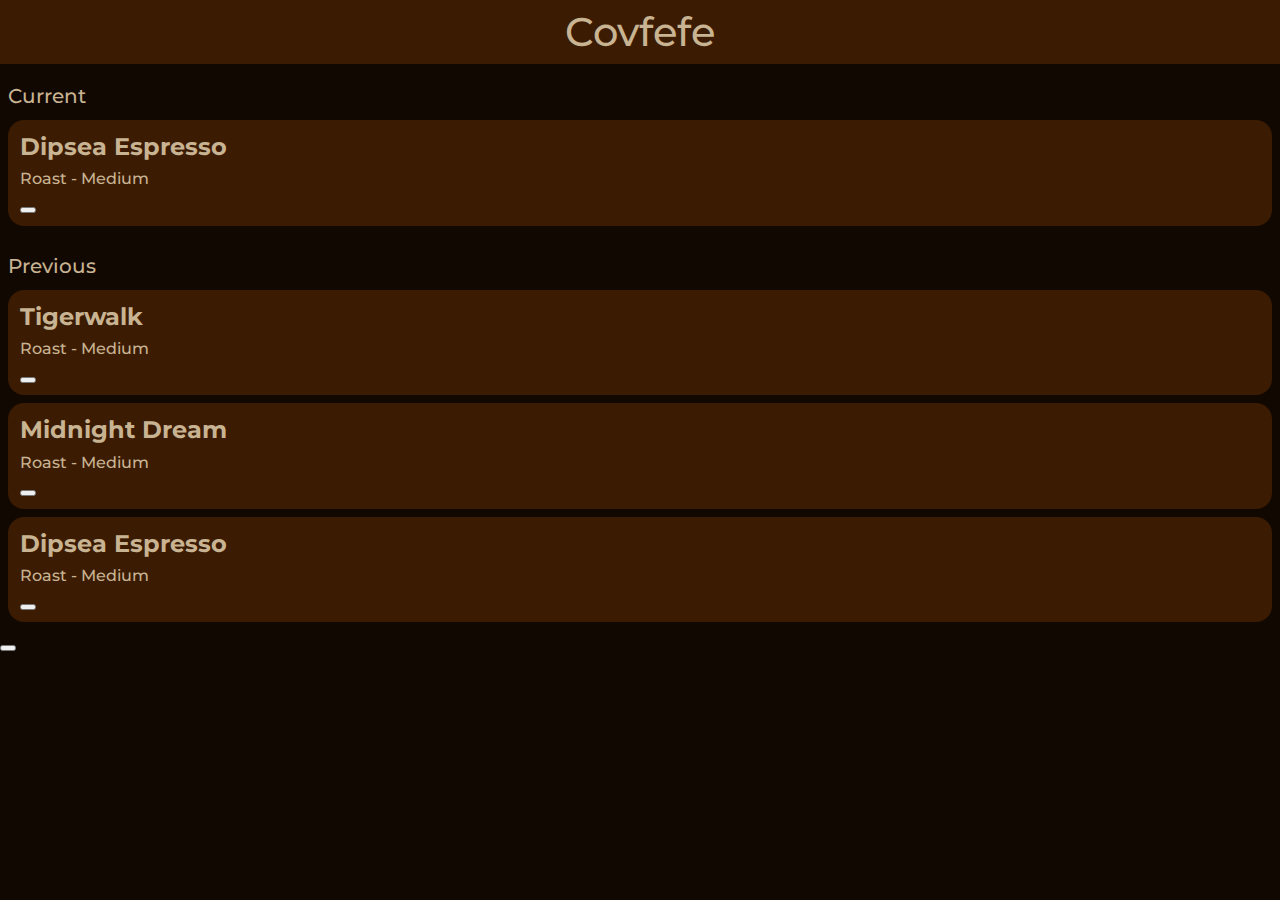
==== index.html @ 7f02fd1b "Replace divs with buttons" ====
<!DOCTYPE html>
<html lang='en'>

  <head>
    <!-- META CONTENT -->
    <meta charset="UTF-8">
    <meta name="viewport" content="width=device-width, initial-scale=1.0">
    <title>Covfefe</title>

    <!-- Google fonts -->
    <link href="https://fonts.googleapis.com/css?family=Montserrat:300,400,500,700&display=swap" rel="stylesheet">

    <!-- STYLING -->
    <link rel="stylesheet" href="css/main.css">
    
    <!-- SCRIPTING -->
  </head>

  <body>
    <div class="top-bar-container">
      <h1 class="top-bar-title">Covfefe</h1>
    </div>

    <div class="content-container">

      <div class="coffee-container">
        <h2 class="body-label">Current</h2>
        <div class="coffee-info-container">
          <h1 class="coffee-info-title">Dipsea Espresso</h1>
          <h3 class="coffee-info-roast">Roast - Medium</h3>
          <button class="coffee-prep-button"></button>
        </div>
      </div>

      <div class="coffee-container">

        <h2 class="body-label">Previous</h2>

        <div class="coffee-info-container">
          <h1 class="coffee-info-title">Tigerwalk</h1>
          <h3 class="coffee-info-roast">Roast - Medium</h3>
          <button class="coffee-prep-button"></button>
        </div>

        <div class="coffee-info-container">
          <h1 class="coffee-info-title">Midnight Dream</h1>
          <h3 class="coffee-info-roast">Roast - Medium</h3>
          <button class="coffee-prep-button"></button>
        </div>

        <div class="coffee-info-container">
          <h1 class="coffee-info-title">Dipsea Espresso</h1>
          <h3 class="coffee-info-roast">Roast - Medium</h3>
          <button class="coffee-prep-button"></button>
        </div>

      </div>
    </div>

    <button class="add-coffee-button"></button>
  </body>

</html>
---- css/main.css ----
/* main.css */

*,
*::before,
*::after {
  box-sizing: border-box;
}

:root {
  /* Colors */
  --clr-black: #120802;
  --clr-dark: #3B1C02;
  --clr-medium: #7a3f00;
  --clr-light: #bb6b00;
  --clr-white: #c8b392;

  /* Font Weights */
  --fw-light: 300;
  --fw-normal: 400;
  --fw-semi: 500;
  --fw-bold: 700;

  /* Font Sizes */
  --fs-h1: 2.5rem;
  --fs-h2: 1.5rem;
  --fs-h3: 1.25rem;
  --fs-body: 1rem;

  .sr-only:not(:focus):not(:active) {
    clip: rect(0 0 0 0);
    clip-path: inset(50%);
    height: 1px;
    overflow: hidden;
    position: absolute;
    white-space: nowrap;
    width: 1px;
  }

  body {
    margin: 0;
    padding: 0;
    font-family: 'Montserrat', sans-serif;
    line-height: 1.6;
    background-color: var(--clr-black);
    color: var(--clr-white);
    min-height: 100vh;
  }
}

h1, h2, h3, h4, h5, h6 {
  padding: 0;
  margin: 0;
}

.top-bar-container {
  display: flex;
  justify-content: center;
  background-color: var(--clr-dark);
}

.top-bar-title {
  font-size: var(--fs-h1);
  font-weight: var(--fw-semi);
}

.content-container {
  display: flex;
  flex-direction: column;
  padding: 0px 8px;
}

.body-label {
  margin-top: 16px;
  padding: 0px;
  font-size: var(--fs-h3);
  font-weight: var(--fw-semi);
}

.coffee-info-container {
  background-color: var(--clr-dark);
  margin: 8px auto;
  padding: 8px 12px;
  border-radius: 16px;
}

.coffee-info-title {
  font-size: var(--fs-h2);
  font-weight: var(--fw-bold);
}

.coffee-info-roast {
  font-size: var(--fs-body);
  font-weight: var(--fw-semi);
}
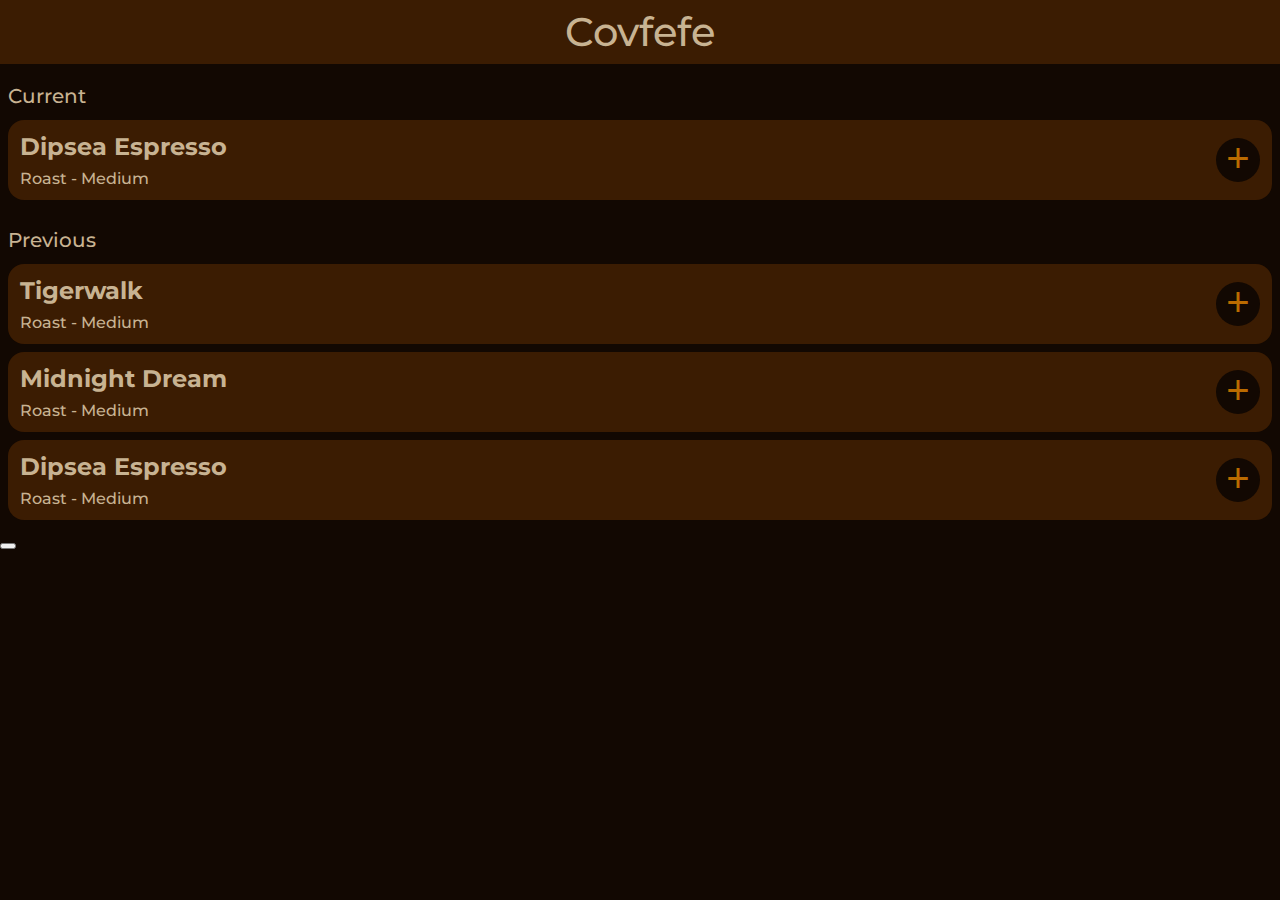
==== commit cd28d84c: "Add styling to add prep button" ====
--- a/index.html
+++ b/index.html
@@ -28,7 +28,7 @@
         <div class="coffee-info-container">
           <h1 class="coffee-info-title">Dipsea Espresso</h1>
           <h3 class="coffee-info-roast">Roast - Medium</h3>
-          <button class="coffee-prep-button"></button>
+          <button class="coffee-prep-button">+</button>
         </div>
       </div>
 
@@ -39,19 +39,19 @@
         <div class="coffee-info-container">
           <h1 class="coffee-info-title">Tigerwalk</h1>
           <h3 class="coffee-info-roast">Roast - Medium</h3>
-          <button class="coffee-prep-button"></button>
+          <button class="coffee-prep-button">+</button>
         </div>
 
         <div class="coffee-info-container">
           <h1 class="coffee-info-title">Midnight Dream</h1>
           <h3 class="coffee-info-roast">Roast - Medium</h3>
-          <button class="coffee-prep-button"></button>
+          <button class="coffee-prep-button">+</button>
         </div>
 
         <div class="coffee-info-container">
           <h1 class="coffee-info-title">Dipsea Espresso</h1>
           <h3 class="coffee-info-roast">Roast - Medium</h3>
-          <button class="coffee-prep-button"></button>
+          <button class="coffee-prep-button">+</button>
         </div>
 
       </div>
--- a/css/main.css
+++ b/css/main.css
@@ -81,14 +81,36 @@
   margin: 8px auto;
   padding: 8px 12px;
   border-radius: 16px;
+  display: grid;
+  grid-template-columns: auto auto;
+  grid-template-rows: auto auto;
 }
 
 .coffee-info-title {
   font-size: var(--fs-h2);
   font-weight: var(--fw-bold);
+  grid-column: 1 / 2;
 }
 
 .coffee-info-roast {
   font-size: var(--fs-body);
   font-weight: var(--fw-semi);
+  grid-column: 1 / 2;
 }
+
+.coffee-prep-button {
+  grid-column: 2 / 3;
+  grid-row: 1 / 3;
+  place-self: center end;
+  background-color: var(--clr-black);
+  color: var(--clr-light);
+  border: none;
+  height: 44px;
+  width: 44px;
+  border-radius: 50%;
+  font-size: var(--fs-h1);
+  display: flex;
+  justify-content: center;
+  align-content: center;
+  line-height: .95;
+}
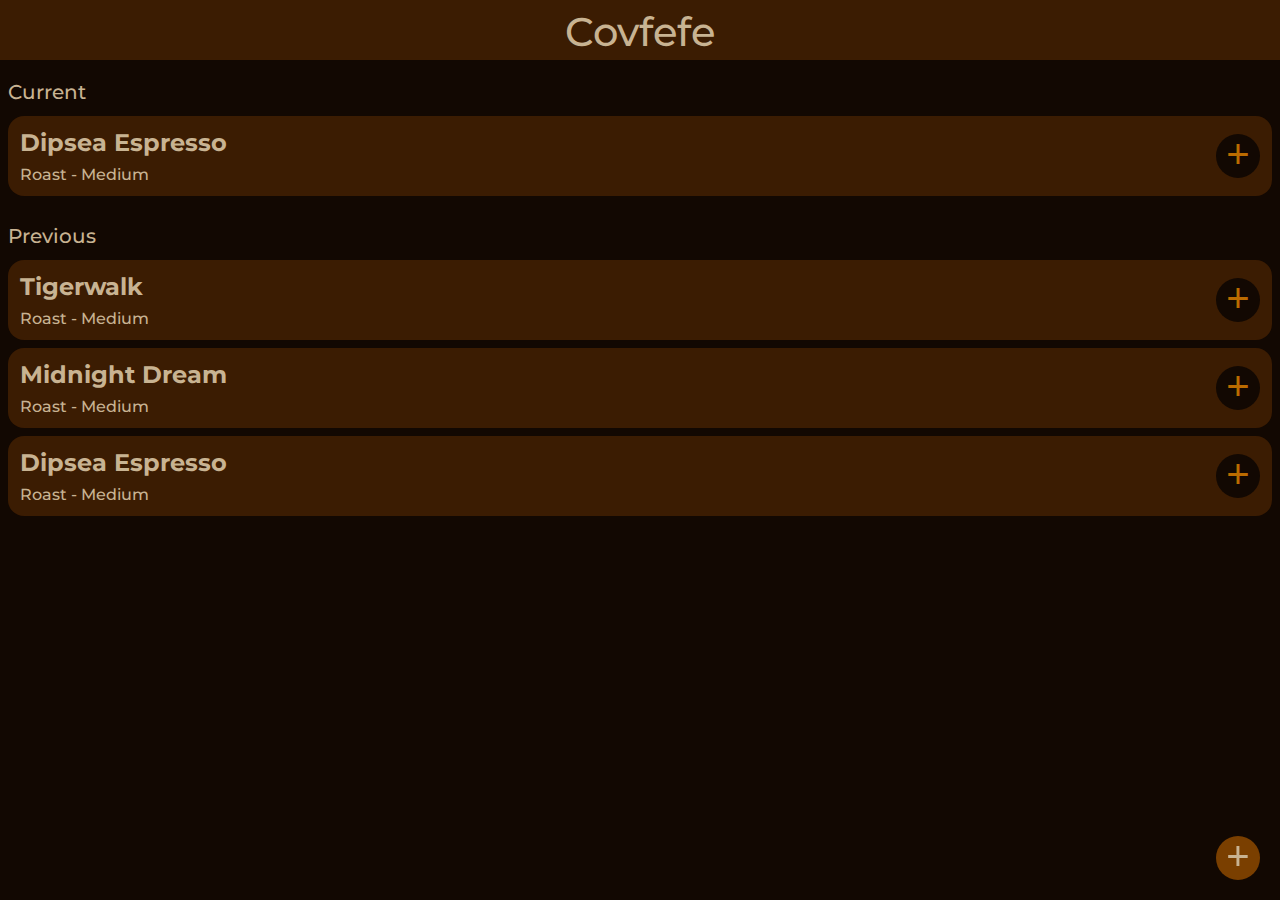
==== commit a858c1cf: "Home page HTML and CSS styling complete" ====
--- a/index.html
+++ b/index.html
@@ -17,9 +17,9 @@
   </head>
 
   <body>
-    <div class="top-bar-container">
+    <nav class="top-bar-container">
       <h1 class="top-bar-title">Covfefe</h1>
-    </div>
+    </nav>
 
     <div class="content-container">
 
@@ -57,7 +57,7 @@
       </div>
     </div>
 
-    <button class="add-coffee-button"></button>
+    <button class="add-coffee-button">+</button>
   </body>
 
 </html>
--- a/css/main.css
+++ b/css/main.css
@@ -53,6 +53,10 @@
 }
 
 .top-bar-container {
+  position: fixed;
+  width: 100%;
+  height: 60px;
+  z-index: 1000;
   display: flex;
   justify-content: center;
   background-color: var(--clr-dark);
@@ -67,6 +71,7 @@
   display: flex;
   flex-direction: column;
   padding: 0px 8px;
+  padding-top: 60px;
 }
 
 .body-label {
@@ -114,3 +119,21 @@
   align-content: center;
   line-height: .95;
 }
+
+.add-coffee-button {
+  position: fixed;
+  bottom: 20px;
+  right: 20px;
+  z-index: 1000;
+  background-color: var(--clr-medium);
+  color: var(--clr-white);
+  border: none;
+  height: 44px;
+  width: 44px;
+  border-radius: 50%;
+  font-size: var(--fs-h1);
+  display: flex;
+  justify-content: center;
+  align-content: center;
+  line-height: .95;
+}
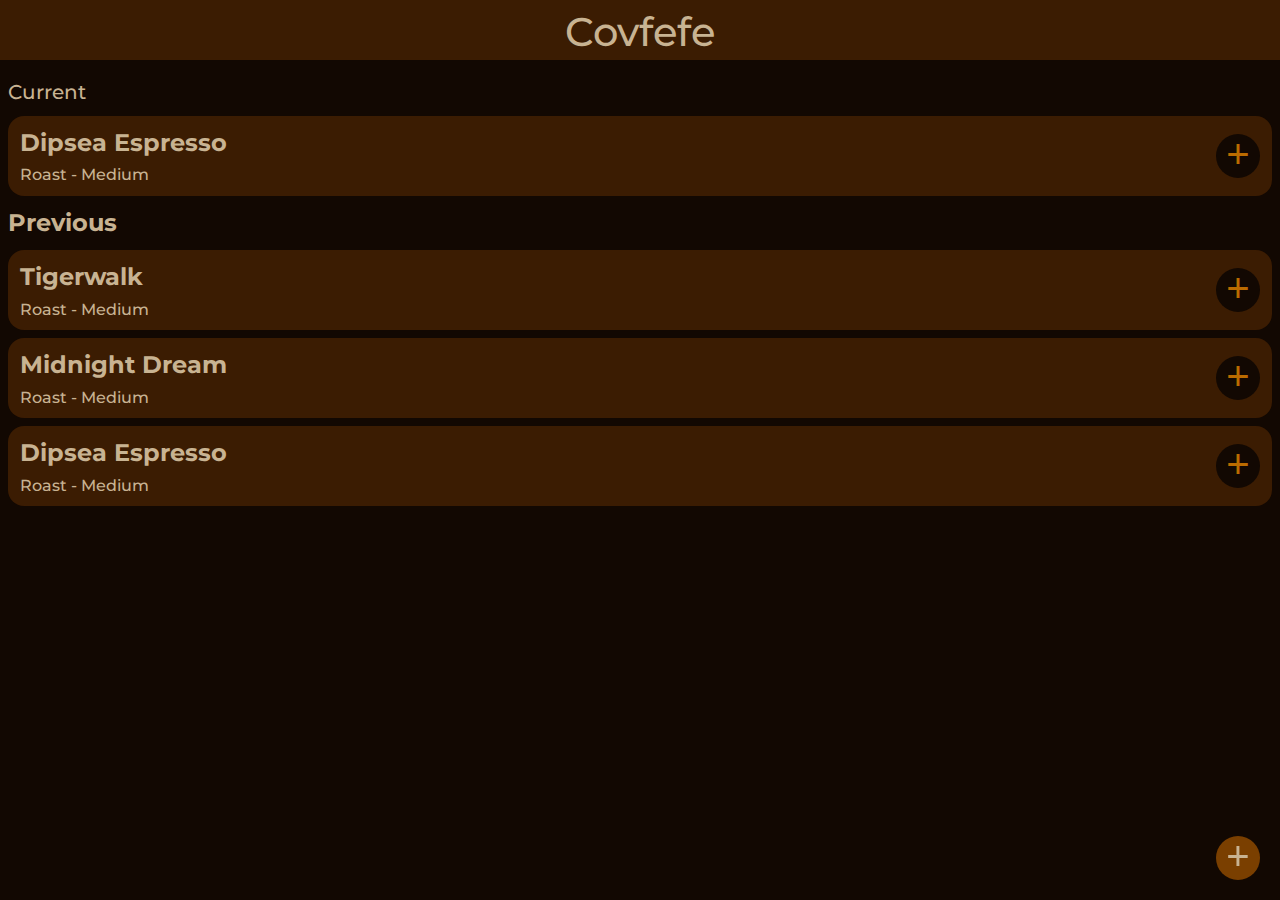
==== commit d1564d84: "Refactor classes to the BEM convention" ====
--- a/index.html
+++ b/index.html
@@ -21,43 +21,43 @@
       <h1 class="top-bar-title">Covfefe</h1>
     </nav>
 
-    <div class="content-container">
+    <div class="main-content">
 
-      <div class="coffee-container">
-        <h2 class="body-label">Current</h2>
-        <div class="coffee-info-container">
-          <h1 class="coffee-info-title">Dipsea Espresso</h1>
-          <h3 class="coffee-info-roast">Roast - Medium</h3>
+      <div class="coffee-container__home">
+        <h2 class="home-label">Current</h2>
+        <div class="coffee-info-container__home">
+          <h1 class="coffee-info__name">Dipsea Espresso</h1>
+          <h3 class="coffee-info__roast">Roast - Medium</h3>
           <button class="coffee-prep-button">+</button>
         </div>
       </div>
 
-      <div class="coffee-container">
+      <div class="coffee-container__home">
 
         <h2 class="body-label">Previous</h2>
 
-        <div class="coffee-info-container">
-          <h1 class="coffee-info-title">Tigerwalk</h1>
-          <h3 class="coffee-info-roast">Roast - Medium</h3>
+        <div class="coffee-info-container__home">
+          <h1 class="coffee-info__name">Tigerwalk</h1>
+          <h3 class="coffee-info__roast">Roast - Medium</h3>
           <button class="coffee-prep-button">+</button>
         </div>
 
-        <div class="coffee-info-container">
-          <h1 class="coffee-info-title">Midnight Dream</h1>
-          <h3 class="coffee-info-roast">Roast - Medium</h3>
+        <div class="coffee-info-container__home">
+          <h1 class="coffee-info__name">Midnight Dream</h1>
+          <h3 class="coffee-info__roast">Roast - Medium</h3>
           <button class="coffee-prep-button">+</button>
         </div>
 
-        <div class="coffee-info-container">
-          <h1 class="coffee-info-title">Dipsea Espresso</h1>
-          <h3 class="coffee-info-roast">Roast - Medium</h3>
+        <div class="coffee-info-container__home">
+          <h1 class="coffee-info__name">Dipsea Espresso</h1>
+          <h3 class="coffee-info__roast">Roast - Medium</h3>
           <button class="coffee-prep-button">+</button>
         </div>
 
       </div>
     </div>
 
-    <button class="add-coffee-button">+</button>
+    <button class="fab-button">+</button>
   </body>
 
 </html>
--- a/css/main.css
+++ b/css/main.css
@@ -67,21 +67,21 @@
   font-weight: var(--fw-semi);
 }
 
-.content-container {
+.main-content {
   display: flex;
   flex-direction: column;
   padding: 0px 8px;
   padding-top: 60px;
 }
 
-.body-label {
+.home-label {
   margin-top: 16px;
   padding: 0px;
   font-size: var(--fs-h3);
   font-weight: var(--fw-semi);
 }
 
-.coffee-info-container {
+.coffee-info-container__home {
   background-color: var(--clr-dark);
   margin: 8px auto;
   padding: 8px 12px;
@@ -91,13 +91,13 @@
   grid-template-rows: auto auto;
 }
 
-.coffee-info-title {
+.coffee-info__name {
   font-size: var(--fs-h2);
   font-weight: var(--fw-bold);
   grid-column: 1 / 2;
 }
 
-.coffee-info-roast {
+.coffee-info__roast {
   font-size: var(--fs-body);
   font-weight: var(--fw-semi);
   grid-column: 1 / 2;
@@ -120,7 +120,7 @@
   line-height: .95;
 }
 
-.add-coffee-button {
+.fab-button {
   position: fixed;
   bottom: 20px;
   right: 20px;
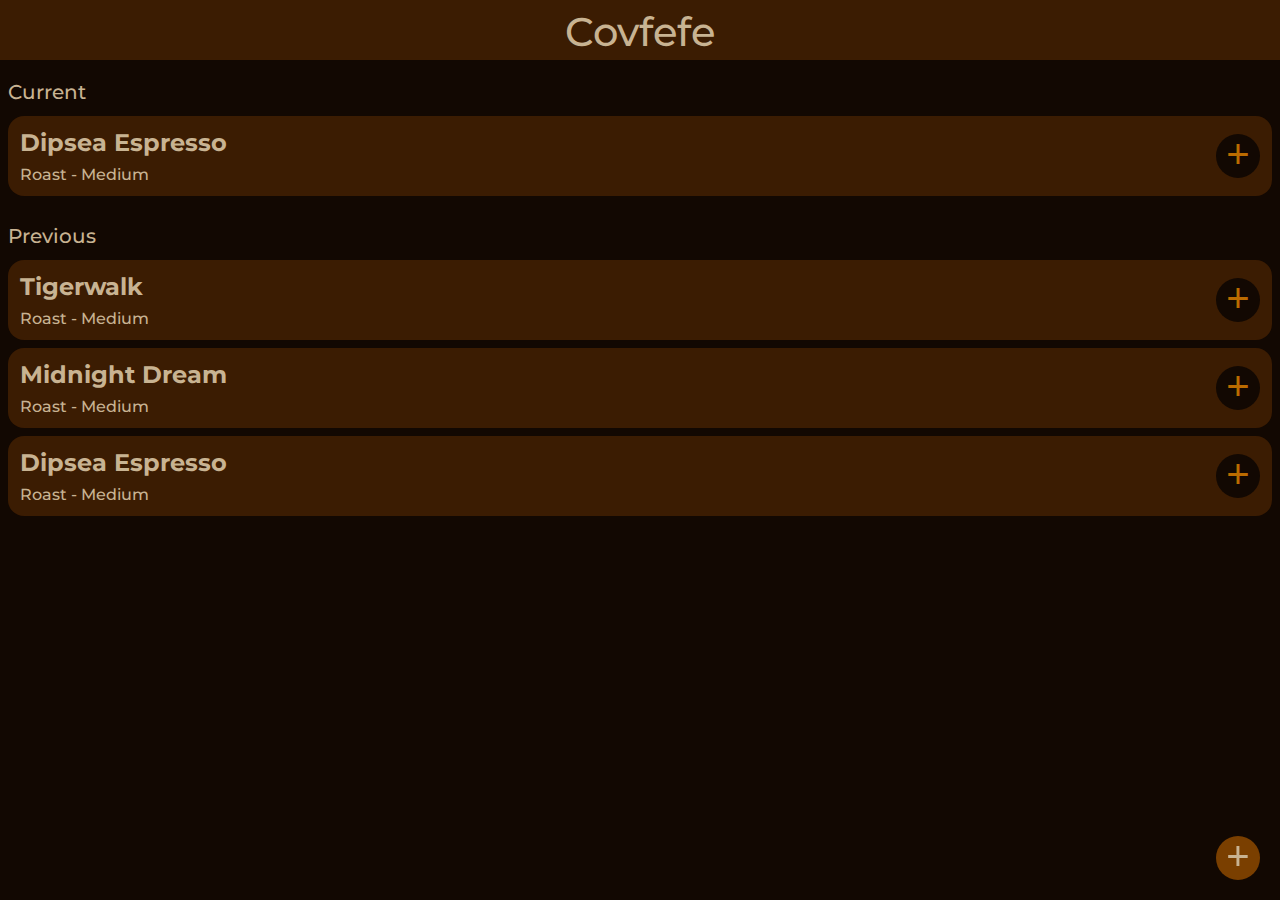
==== commit 33c93281: "Refactor class names" ====
--- a/index.html
+++ b/index.html
@@ -1,63 +1,54 @@
 <!DOCTYPE html>
 <html lang='en'>
+<head>
+  <!-- META CONTENT -->
+  <meta charset="UTF-8">
+  <meta name="viewport" content="width=device-width, initial-scale=1.0">
+  <title>Covfefe</title>
 
-  <head>
-    <!-- META CONTENT -->
-    <meta charset="UTF-8">
-    <meta name="viewport" content="width=device-width, initial-scale=1.0">
-    <title>Covfefe</title>
+  <!-- Google fonts -->
+  <link href="https://fonts.googleapis.com/css?family=Montserrat:300,400,500,700&display=swap" rel="stylesheet">
 
-    <!-- Google fonts -->
-    <link href="https://fonts.googleapis.com/css?family=Montserrat:300,400,500,700&display=swap" rel="stylesheet">
+  <!-- STYLING -->
+  <link rel="stylesheet" href="css/main.css">
 
-    <!-- STYLING -->
-    <link rel="stylesheet" href="css/main.css">
-    
-    <!-- SCRIPTING -->
-  </head>
+  <!-- SCRIPTING -->
+</head>
+<body>
+  <nav class="top-bar">
+    <h1 class="top-bar__title">Covfefe</h1>
+  </nav>
 
-  <body>
-    <nav class="top-bar-container">
-      <h1 class="top-bar-title">Covfefe</h1>
-    </nav>
-
-    <div class="main-content">
-
-      <div class="coffee-container__home">
-        <h2 class="home-label">Current</h2>
-        <div class="coffee-info-container__home">
-          <h1 class="coffee-info__name">Dipsea Espresso</h1>
-          <h3 class="coffee-info__roast">Roast - Medium</h3>
-          <button class="coffee-prep-button">+</button>
-        </div>
-      </div>
-
-      <div class="coffee-container__home">
-
-        <h2 class="body-label">Previous</h2>
-
-        <div class="coffee-info-container__home">
-          <h1 class="coffee-info__name">Tigerwalk</h1>
-          <h3 class="coffee-info__roast">Roast - Medium</h3>
-          <button class="coffee-prep-button">+</button>
-        </div>
-
-        <div class="coffee-info-container__home">
-          <h1 class="coffee-info__name">Midnight Dream</h1>
-          <h3 class="coffee-info__roast">Roast - Medium</h3>
-          <button class="coffee-prep-button">+</button>
-        </div>
-
-        <div class="coffee-info-container__home">
-          <h1 class="coffee-info__name">Dipsea Espresso</h1>
-          <h3 class="coffee-info__roast">Roast - Medium</h3>
-          <button class="coffee-prep-button">+</button>
-        </div>
-
+  <div class="main-content">
+    <div class="container">
+      <h2 class="period-label">Current</h2>
+      <div class="coffee-info">
+        <h1 class="coffee-info__name">Dipsea Espresso</h1>
+        <h3 class="coffee-info__roast">Roast - Medium</h3>
+        <button class="coffee-info__button">+</button>
       </div>
     </div>
 
-    <button class="fab-button">+</button>
-  </body>
+    <div class="container">
+      <h2 class="period-label">Previous</h2>
+      <div class="coffee-info">
+        <h1 class="coffee-info__name">Tigerwalk</h1>
+        <h3 class="coffee-info__roast">Roast - Medium</h3>
+        <button class="coffee-info__button">+</button>
+      </div>
+      <div class="coffee-info">
+        <h1 class="coffee-info__name">Midnight Dream</h1>
+        <h3 class="coffee-info__roast">Roast - Medium</h3>
+        <button class="coffee-info__button">+</button>
+      </div>
+      <div class="coffee-info">
+        <h1 class="coffee-info__name">Dipsea Espresso</h1>
+        <h3 class="coffee-info__roast">Roast - Medium</h3>
+        <button class="coffee-info__button">+</button>
+      </div>
+    </div>
+  </div>
 
+  <button class="fab-button">+</button>
+</body>
 </html>
--- a/css/main.css
+++ b/css/main.css
@@ -52,7 +52,7 @@
   margin: 0;
 }
 
-.top-bar-container {
+.top-bar {
   position: fixed;
   width: 100%;
   height: 60px;
@@ -62,7 +62,7 @@
   background-color: var(--clr-dark);
 }
 
-.top-bar-title {
+.top-bar__title {
   font-size: var(--fs-h1);
   font-weight: var(--fw-semi);
 }
@@ -74,14 +74,14 @@
   padding-top: 60px;
 }
 
-.home-label {
+.period-label {
   margin-top: 16px;
   padding: 0px;
   font-size: var(--fs-h3);
   font-weight: var(--fw-semi);
 }
 
-.coffee-info-container__home {
+.coffee-info {
   background-color: var(--clr-dark);
   margin: 8px auto;
   padding: 8px 12px;
@@ -103,7 +103,7 @@
   grid-column: 1 / 2;
 }
 
-.coffee-prep-button {
+.coffee-info__button {
   grid-column: 2 / 3;
   grid-row: 1 / 3;
   place-self: center end;
